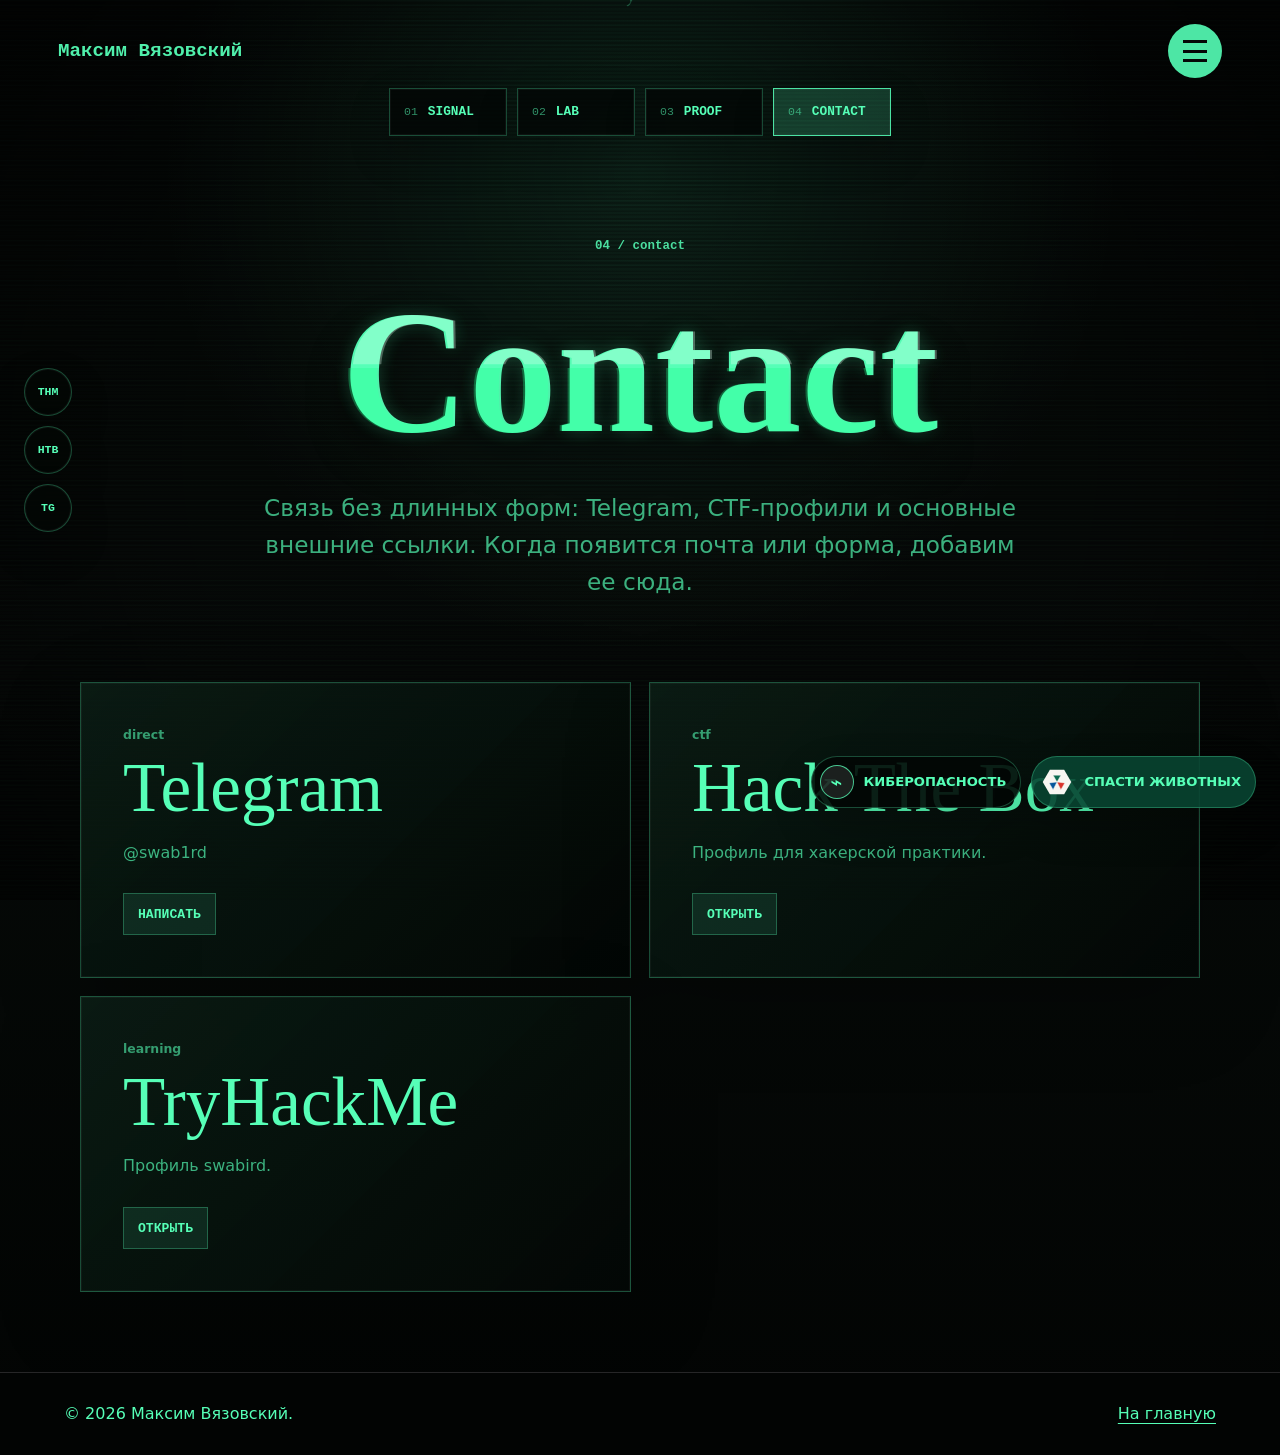
==== contact.html @ 4e67f2fa "Add terminal dock pages" ====
<!doctype html>
<html lang="ru">
  <head>
    <meta charset="utf-8" />
    <meta name="viewport" content="width=device-width, initial-scale=1" />
    <title>Contact — Максим Вязовский</title>
    <meta
      name="description"
      content="Контакты Максима Вязовского: Telegram, профили и быстрые ссылки."
    />
    <link rel="stylesheet" href="styles.css" />
    <script src="matrix.js" defer></script>
  </head>
  <body class="terminal-page">
    <canvas class="matrix-rain" aria-hidden="true"></canvas>
    <header class="site-header">
      <a class="brand" href="index.html#top">Максим Вязовский</a>
      <nav class="nav" aria-label="Главная навигация">
        <a href="index.html#poems">Стихи</a>
        <a href="index.html#art">Картины</a>
        <a href="index.html#music">Песни</a>
        <a href="volny-rasskaz.html">Рассказ</a>
        <a href="index.html#life">Жизнь</a>
      </nav>
    </header>
    <div class="corner-links" aria-label="Быстрые ссылки">
      <a class="corner-link cyber-link" href="https://rai-next-nine.vercel.app/" target="_blank" rel="noopener">
        <span class="corner-icon">⌁</span>
        <span>Киберопасность</span>
      </a>
      <a class="corner-link donation-corner" href="https://pay.cloudtips.ru/p/5585456c" target="_blank" rel="noopener">
        <img src="assets/animal-rescue-logo.svg" alt="" />
        <span>Спасти животных</span>
      </a>
    </div>
    <nav class="social-rail" aria-label="Профили Максима">
      <a href="https://tryhackme.com/p/swabird" target="_blank" rel="noopener">THM</a>
      <a href="https://profile.hackthebox.com/profile/019d1ac4-aeeb-70f4-bd2c-98cd68e0b892" target="_blank" rel="noopener">HTB</a>
      <a href="https://t.me/swab1rd" target="_blank" rel="noopener">TG</a>
    </nav>
    <nav class="bottom-dock" aria-label="Быстрые страницы">
      <a href="signal.html"><span>01</span><strong>signal</strong></a>
      <a href="lab.html"><span>02</span><strong>lab</strong></a>
      <a href="proof.html"><span>03</span><strong>proof</strong></a>
      <a class="active" href="contact.html"><span>04</span><strong>contact</strong></a>
    </nav>

    <main class="terminal-main">
      <section class="page-hero">
        <p class="eyebrow">04 / contact</p>
        <h1 class="glitch" data-text="Contact">Contact</h1>
        <p>
          Связь без длинных форм: Telegram, CTF-профили и основные внешние
          ссылки. Когда появится почта или форма, добавим ее сюда.
        </p>
      </section>

      <section class="terminal-grid" aria-label="Контакты">
        <article class="terminal-panel">
          <p class="date">direct</p>
          <h2>Telegram</h2>
          <p>@swab1rd</p>
          <a href="https://t.me/swab1rd" target="_blank" rel="noopener">Написать</a>
        </article>
        <article class="terminal-panel">
          <p class="date">ctf</p>
          <h2>Hack The Box</h2>
          <p>Профиль для хакерской практики.</p>
          <a href="https://profile.hackthebox.com/profile/019d1ac4-aeeb-70f4-bd2c-98cd68e0b892" target="_blank" rel="noopener">Открыть</a>
        </article>
        <article class="terminal-panel">
          <p class="date">learning</p>
          <h2>TryHackMe</h2>
          <p>Профиль swabird.</p>
          <a href="https://tryhackme.com/p/swabird" target="_blank" rel="noopener">Открыть</a>
        </article>
      </section>
    </main>

    <footer class="footer">
      <p>© 2026 Максим Вязовский.</p>
      <a href="index.html#top">На главную</a>
    </footer>
  </body>
</html>
---- styles.css ----
:root {
  color-scheme: dark;
  --paper: #050807;
  --soft: #0c1210;
  --ash: #151f1c;
  --ink: #56ffb7;
  --muted: rgba(86, 255, 183, 0.68);
  --line: rgba(86, 255, 183, 0.28);
  --plum: #11141c;
  --wine: #56ffb7;
  --rose: #13211b;
  --white: #56ffb7;
  --terminal: #56ffb7;
  --terminal-dim: rgba(86, 255, 183, 0.14);
}

* {
  box-sizing: border-box;
}

html {
  scroll-behavior: smooth;
}

body {
  margin: 0;
  background:
    radial-gradient(circle at 18% 12%, rgba(86, 255, 183, 0.1), transparent 28rem),
    linear-gradient(180deg, #050807, #070608 42%, #050807);
  color: var(--ink);
  font-family:
    Georgia, "Times New Roman", Times, serif;
  line-height: 1.6;
}

body::before {
  content: "";
  position: fixed;
  inset: 0;
  z-index: -1;
  pointer-events: none;
  background-image: linear-gradient(rgba(86, 255, 183, 0.08) 1px, transparent 1px);
  background-size: 100% 5px;
  opacity: 0.28;
}

body::after {
  content: "";
  position: fixed;
  inset: 0;
  z-index: 1;
  pointer-events: none;
  background:
    linear-gradient(transparent 50%, rgba(0, 0, 0, 0.24) 50%),
    radial-gradient(circle at 50% 50%, transparent 58%, rgba(0, 0, 0, 0.46));
  background-size: 100% 4px, 100% 100%;
  mix-blend-mode: multiply;
}

.matrix-rain {
  position: fixed;
  inset: 0;
  z-index: 0;
  pointer-events: none;
  opacity: 0.28;
}

a {
  color: inherit;
  text-decoration-thickness: 1px;
  text-underline-offset: 0.22em;
}

.site-header {
  position: fixed;
  top: 0;
  right: 0;
  left: 0;
  z-index: 10;
  display: flex;
  align-items: center;
  justify-content: space-between;
  gap: 24px;
  padding: 24px clamp(18px, 5vw, 58px);
  color: var(--white);
  pointer-events: none;
}

.brand {
  font-family:
    "SFMono-Regular", Consolas, "Liberation Mono", Menlo, monospace;
  font-size: clamp(0.9rem, 2vw, 1.2rem);
  font-weight: 700;
  font-style: normal;
  letter-spacing: 0;
  text-decoration: none;
  opacity: 0.94;
  pointer-events: auto;
}

.nav {
  position: relative;
  display: flex;
  width: 54px;
  height: 54px;
  flex-wrap: nowrap;
  align-items: center;
  justify-content: flex-end;
  gap: 0;
  overflow: hidden;
  border-radius: 50%;
  background: rgba(86, 255, 183, 0.9);
  color: transparent;
  pointer-events: auto;
  transition:
    width 180ms ease,
    border-radius 180ms ease,
    color 180ms ease,
    padding 180ms ease;
}

.nav a {
  position: relative;
  flex: 0 0 auto;
  padding: 0 10px;
  color: currentColor;
  font-family:
    "SFMono-Regular", Consolas, "Liberation Mono", Menlo, monospace;
  font-size: 0.84rem;
  text-decoration: none;
}

.nav::before {
  content: "";
  position: absolute;
  width: 24px;
  height: 16px;
  border-top: 3px solid #050807;
  border-bottom: 3px solid #050807;
  transform: translateX(-15px);
}

.nav::after {
  content: "";
  position: absolute;
  width: 24px;
  border-top: 3px solid #050807;
  transform: translateX(-15px);
}

.nav:hover,
.nav:focus-within {
  width: min(610px, calc(100vw - 36px));
  padding: 0 22px;
  border-radius: 999px;
  color: #050807;
}

.nav:hover::before,
.nav:hover::after,
.nav:focus-within::before,
.nav:focus-within::after {
  opacity: 0;
}

.nav a:hover {
  color: #05623e;
}

.corner-links {
  position: fixed;
  right: 24px;
  bottom: 92px;
  z-index: 12;
  display: flex;
  flex-wrap: wrap;
  justify-content: flex-end;
  gap: 10px;
}

.corner-link {
  display: inline-flex;
  align-items: center;
  gap: 10px;
  min-height: 48px;
  padding: 8px 14px 8px 8px;
  border: 1px solid var(--line);
  border-radius: 999px;
  background: rgba(8, 68, 49, 0.9);
  color: var(--terminal);
  box-shadow: 0 18px 40px rgba(0, 0, 0, 0.22);
  font-family:
    Inter, ui-sans-serif, system-ui, -apple-system, BlinkMacSystemFont, "Segoe UI",
    sans-serif;
  font-size: 0.82rem;
  font-weight: 800;
  line-height: 1;
  text-decoration: none;
  text-transform: uppercase;
}

.corner-link img,
.corner-icon {
  width: 34px;
  height: 34px;
  flex: 0 0 auto;
  border-radius: 50%;
}

.corner-icon {
  display: grid;
  place-items: center;
  border: 1px solid rgba(86, 255, 183, 0.75);
  background: rgba(255, 248, 255, 0.1);
  color: var(--terminal);
  font-size: 1.25rem;
  line-height: 1;
}

.cyber-link {
  background: rgba(3, 7, 5, 0.9);
}

.cyber-link:hover {
  background: rgba(86, 255, 183, 0.14);
}

.donation-corner:hover {
  background: #0b6b50;
}

.social-rail {
  position: fixed;
  left: 24px;
  top: 50%;
  z-index: 12;
  display: grid;
  gap: 10px;
  transform: translateY(-50%);
}

.social-rail a {
  width: 48px;
  height: 48px;
  display: grid;
  place-items: center;
  border: 1px solid var(--line);
  border-radius: 50%;
  background: rgba(3, 7, 5, 0.78);
  color: var(--terminal);
  box-shadow:
    inset 0 0 0 1px rgba(244, 255, 248, 0.04),
    0 18px 40px rgba(0, 0, 0, 0.24);
  font-family:
    "SFMono-Regular", Consolas, "Liberation Mono", Menlo, monospace;
  font-size: 0.72rem;
  font-weight: 800;
  text-decoration: none;
}

.social-rail a:hover {
  border-color: rgba(86, 255, 183, 0.72);
  background: rgba(86, 255, 183, 0.14);
  color: var(--white);
}

.bottom-dock {
  position: fixed;
  top: 88px;
  left: 50%;
  z-index: 11;
  display: flex;
  justify-content: center;
  gap: 10px;
  width: min(620px, calc(100vw - 36px));
  transform: translateX(-50%);
  pointer-events: none;
}

.bottom-dock a {
  min-width: 118px;
  min-height: 48px;
  display: inline-grid;
  grid-template-columns: auto 1fr;
  align-items: center;
  gap: 10px;
  padding: 8px 14px;
  border: 1px solid var(--line);
  background: rgba(3, 7, 5, 0.82);
  color: var(--terminal);
  box-shadow:
    inset 0 0 0 1px rgba(244, 255, 248, 0.04),
    0 18px 40px rgba(0, 0, 0, 0.24);
  font-family:
    "SFMono-Regular", Consolas, "Liberation Mono", Menlo, monospace;
  text-decoration: none;
  text-transform: uppercase;
  pointer-events: auto;
}

.bottom-dock a:hover {
  border-color: rgba(86, 255, 183, 0.72);
  background: rgba(86, 255, 183, 0.14);
  color: var(--white);
}

.bottom-dock a.active {
  border-color: rgba(86, 255, 183, 0.86);
  background: rgba(86, 255, 183, 0.18);
}

.bottom-dock span {
  color: rgba(86, 255, 183, 0.55);
  font-size: 0.72rem;
}

.bottom-dock strong {
  font-size: 0.8rem;
  letter-spacing: 0;
}

.hero {
  position: relative;
  z-index: 2;
  min-height: 100vh;
  display: grid;
  align-items: center;
  padding: 120px clamp(18px, 5vw, 64px) 70px;
  background:
    linear-gradient(90deg, rgba(0, 0, 0, 0.9), rgba(5, 8, 7, 0.7)),
    linear-gradient(0deg, rgba(15, 30, 24, 0.78), rgba(7, 6, 8, 0.82)),
    url("assets/photos/maxim-vyazovsky.jpeg") center 42% / cover;
  color: var(--white);
}

.hero-copy {
  width: min(1040px, 100%);
  margin: 0 auto;
  text-align: left;
}

.eyebrow,
.date {
  margin: 0 0 10px;
  color: currentColor;
  font-size: 0.78rem;
  font-weight: 700;
  font-style: normal;
  letter-spacing: 0;
  text-transform: none;
  opacity: 0.86;
  font-family:
    "SFMono-Regular", Consolas, "Liberation Mono", Menlo, monospace;
}

h1,
h2,
h3,
p {
  margin-top: 0;
}

h1,
h2,
h3 {
  font-family: Georgia, "Times New Roman", serif;
  line-height: 1.08;
}

h1 {
  position: relative;
  margin: 40px auto 24px;
  font-size: clamp(5.2rem, 16vw, 12rem);
  font-weight: 700;
  letter-spacing: 0;
  text-shadow:
    0 0 18px rgba(86, 255, 183, 0.18),
    0 22px 44px rgba(0, 0, 0, 0.44);
}

.glitch::before,
.glitch::after {
  content: attr(data-text);
  position: absolute;
  inset: 0;
  pointer-events: none;
  opacity: 0.32;
}

.glitch::before {
  color: #dffff0;
  transform: translate(2px, 0);
  clip-path: inset(0 0 54% 0);
  animation: glitch-shift 2.8s infinite steps(2, end);
}

.glitch::after {
  color: #1dff8c;
  transform: translate(-2px, 0);
  clip-path: inset(48% 0 0 0);
  animation: glitch-shift 3.4s infinite reverse steps(2, end);
}

@keyframes glitch-shift {
  0%,
  92%,
  100% {
    transform: translate(0, 0);
  }

  94% {
    transform: translate(8px, -2px);
  }

  96% {
    transform: translate(-6px, 2px);
  }
}

h2 {
  margin-bottom: 0;
  font-size: clamp(3.2rem, 8vw, 7.8rem);
  font-weight: 400;
  text-align: center;
  color: var(--white);
}

h3 {
  margin-bottom: 12px;
  font-size: clamp(1.8rem, 3vw, 2.7rem);
  font-weight: 400;
}

.hero p {
  max-width: 720px;
  margin-inline: 0;
  color: rgba(255, 253, 248, 0.86);
  font-size: clamp(1.25rem, 2.6vw, 2rem);
  font-style: italic;
}

.hero-note {
  margin-top: 34px;
  font-size: clamp(1rem, 2vw, 1.35rem) !important;
}

.terminal-card {
  width: min(560px, 100%);
  margin-top: 34px;
  border: 1px solid var(--line);
  background: rgba(3, 7, 5, 0.78);
  box-shadow:
    inset 0 0 0 1px rgba(244, 255, 248, 0.04),
    0 24px 70px rgba(0, 0, 0, 0.38);
  color: var(--terminal);
  font-family:
    "SFMono-Regular", Consolas, "Liberation Mono", Menlo, monospace;
}

.terminal-top {
  display: flex;
  gap: 8px;
  padding: 12px 14px;
  border-bottom: 1px solid var(--line);
  background: rgba(86, 255, 183, 0.06);
}

.terminal-top span {
  width: 9px;
  height: 9px;
  border-radius: 50%;
  background: var(--terminal);
  opacity: 0.75;
}

.terminal-card pre {
  margin: 0;
  padding: 18px;
  overflow-x: auto;
  color: var(--terminal);
  font-size: clamp(0.78rem, 1.4vw, 0.96rem);
  line-height: 1.6;
  white-space: pre-wrap;
}

.hero-actions {
  display: none;
  flex-wrap: wrap;
  gap: 12px;
  margin-top: 30px;
}

.button {
  display: inline-flex;
  align-items: center;
  min-height: 44px;
  padding: 10px 18px;
  border: 1px solid rgba(255, 253, 248, 0.48);
  border-radius: 6px;
  color: var(--white);
  text-decoration: none;
}

.button.primary {
  border-color: var(--white);
  background: var(--white);
  color: var(--ink);
}

.intro,
.section {
  position: relative;
  z-index: 2;
  padding: clamp(72px, 10vw, 132px) clamp(18px, 5vw, 64px);
}

.intro {
  background: #070b09;
  color: var(--white);
  font-size: clamp(2rem, 5.2vw, 4rem);
  font-style: italic;
  line-height: 1.32;
  text-align: center;
}

.intro p,
.section-heading,
.poem-list,
.gallery,
.video-panel,
.story-grid,
.life-text {
  width: min(1120px, 100%);
  margin-inline: auto;
}

.section-heading {
  margin-bottom: 54px;
  text-align: center;
}

.muted {
  background: #0b100e;
}

.poem-list,
.story-grid {
  display: grid;
  grid-template-columns: repeat(2, minmax(0, 1fr));
  gap: 26px;
}

.poem-card,
.story-grid article {
  min-height: 310px;
  padding: clamp(28px, 5vw, 52px);
  border: 1px solid var(--line);
  border-radius: 0;
  background: rgba(244, 255, 248, 0.045);
}

.wide-story {
  grid-column: 1 / -1;
}

.poem-card p,
.story-grid p,
.video-panel p,
.life-text {
  color: var(--muted);
  font-family:
    Inter, ui-sans-serif, system-ui, -apple-system, BlinkMacSystemFont, "Segoe UI",
    sans-serif;
  font-size: 1rem;
}

.gallery {
  display: grid;
  grid-template-columns: repeat(3, minmax(0, 1fr));
  gap: 22px;
}

figure {
  margin: 0;
}

figure img {
  width: 100%;
  height: 100%;
  display: block;
  aspect-ratio: 4 / 5;
  object-fit: cover;
}

.gallery figure:nth-child(1) img,
.gallery figure:nth-child(5) img,
.gallery figure:nth-child(8) img {
  aspect-ratio: 5 / 4;
}

figcaption {
  display: grid;
  gap: 7px;
  margin-top: 14px;
  color: var(--muted);
  font-family:
    Inter, ui-sans-serif, system-ui, -apple-system, BlinkMacSystemFont, "Segoe UI",
    sans-serif;
  font-size: 0.96rem;
  font-style: normal;
  line-height: 1.35;
}

figcaption strong {
  color: var(--terminal);
  font-family: Georgia, "Times New Roman", Times, serif;
  font-size: 1.45rem;
  font-weight: 700;
  line-height: 1.08;
}

figcaption em {
  color: rgba(153, 173, 164, 0.82);
}

figcaption b {
  width: fit-content;
  margin-top: 3px;
  padding: 5px 10px;
  border-radius: 999px;
  border: 1px solid var(--line);
  background: rgba(86, 255, 183, 0.12);
  color: var(--terminal);
  font-family:
    "SFMono-Regular", Consolas, "Liberation Mono", Menlo, monospace;
  font-size: 0.86rem;
  letter-spacing: 0;
}

.art-placeholder {
  aspect-ratio: 4 / 5;
  border: 0;
  border-radius: 0;
  background-size: cover;
}

.art-placeholder.teal {
  background:
    radial-gradient(circle at 32% 26%, rgba(255, 248, 255, 0.7), transparent 22%),
    linear-gradient(135deg, #27101f, #8d547d 58%, #d7c7c3);
}

.art-placeholder.rose {
  background:
    radial-gradient(circle at 68% 36%, rgba(255, 248, 255, 0.72), transparent 20%),
    linear-gradient(145deg, #5c2444, #181012 54%, #e0c9dc);
}

.art-placeholder.ink {
  background:
    radial-gradient(circle at 48% 32%, rgba(255, 248, 255, 0.62), transparent 24%),
    linear-gradient(150deg, #050505, #57324e 48%, #c9c0bd);
}

.split {
  background: #020403;
  color: var(--white);
}

.video-panel {
  display: grid;
  grid-template-columns: minmax(260px, 1.05fr) minmax(260px, 0.95fr);
  gap: 36px;
  align-items: center;
}

.video-placeholder {
  aspect-ratio: 16 / 9;
  display: grid;
  place-items: center;
  border-radius: 0;
  background:
    linear-gradient(135deg, rgba(8, 5, 6, 0.74), rgba(8, 5, 6, 0.28)),
    url("assets/video-cover.svg") center / cover;
  color: var(--white);
  font-size: clamp(2.6rem, 6vw, 5rem);
}

.site-video {
  width: 100%;
  display: block;
  aspect-ratio: 16 / 9;
  border: 1px solid var(--line);
  background: #000;
  object-fit: cover;
}

.life-text {
  display: grid;
  grid-template-columns: repeat(2, minmax(0, 1fr));
  gap: 24px;
  font-size: clamp(1.4rem, 3vw, 2.3rem);
  font-style: italic;
  line-height: 1.35;
}

.footer {
  position: relative;
  z-index: 2;
  display: flex;
  flex-wrap: wrap;
  justify-content: space-between;
  gap: 16px;
  padding: 28px clamp(18px, 5vw, 64px);
  border-top: 1px solid rgba(255, 248, 255, 0.14);
  background: #020403;
  color: var(--white);
  font-family:
    Inter, ui-sans-serif, system-ui, -apple-system, BlinkMacSystemFont, "Segoe UI",
    sans-serif;
}

.footer p {
  margin: 0;
}

.story-page {
  background: var(--paper);
}

.story-hero {
  position: relative;
  z-index: 2;
  min-height: 74vh;
  display: grid;
  align-content: center;
  padding: 128px clamp(18px, 5vw, 64px) 72px;
  background:
    linear-gradient(90deg, rgba(0, 0, 0, 0.94), rgba(11, 28, 22, 0.64)),
    url("assets/photos/rocky-wave.jpeg") center / cover;
  color: var(--white);
  text-align: center;
}

.story-hero h1 {
  font-size: clamp(4rem, 12vw, 11rem);
}

.story-hero p {
  width: min(780px, 100%);
  margin-inline: auto;
  color: rgba(255, 248, 255, 0.86);
  font-size: clamp(1.2rem, 2.4vw, 1.8rem);
  font-style: italic;
}

.story-body {
  width: min(900px, calc(100% - 36px));
  margin: 0 auto;
  padding: clamp(62px, 10vw, 120px) 0;
  font-size: clamp(1.55rem, 3vw, 2.35rem);
  font-style: italic;
  line-height: 1.36;
}

.story-body p + p {
  margin-top: 1.4em;
}

.terminal-page {
  background:
    radial-gradient(circle at 50% 12%, rgba(86, 255, 183, 0.12), transparent 30rem),
    linear-gradient(180deg, #030504, #070b09 46%, #020403);
}

.terminal-main {
  position: relative;
  z-index: 2;
  min-height: 100vh;
  padding: 160px clamp(18px, 5vw, 64px) 80px;
}

.page-hero {
  width: min(1080px, 100%);
  margin: 0 auto clamp(42px, 8vw, 82px);
  padding-top: clamp(28px, 6vw, 84px);
  text-align: center;
}

.page-hero h1 {
  margin: 20px auto 22px;
  font-size: clamp(4.4rem, 14vw, 11rem);
}

.page-hero p:not(.eyebrow) {
  width: min(780px, 100%);
  margin-inline: auto;
  color: var(--muted);
  font-family:
    Inter, ui-sans-serif, system-ui, -apple-system, BlinkMacSystemFont, "Segoe UI",
    sans-serif;
  font-size: clamp(1.1rem, 2vw, 1.45rem);
}

.terminal-grid {
  width: min(1120px, 100%);
  margin-inline: auto;
  display: grid;
  grid-template-columns: repeat(2, minmax(0, 1fr));
  gap: 18px;
}

.terminal-panel {
  min-height: 260px;
  padding: clamp(24px, 4vw, 42px);
  border: 1px solid var(--line);
  background:
    linear-gradient(135deg, rgba(86, 255, 183, 0.08), rgba(3, 7, 5, 0.82)),
    rgba(3, 7, 5, 0.72);
  box-shadow:
    inset 0 0 0 1px rgba(244, 255, 248, 0.04),
    0 28px 80px rgba(0, 0, 0, 0.24);
}

.terminal-panel h2 {
  margin-bottom: 18px;
  font-size: clamp(2.4rem, 5.4vw, 5.6rem);
  line-height: 0.96;
  text-align: left;
}

.terminal-panel p {
  color: var(--muted);
  font-family:
    Inter, ui-sans-serif, system-ui, -apple-system, BlinkMacSystemFont, "Segoe UI",
    sans-serif;
}

.terminal-panel a {
  display: inline-flex;
  align-items: center;
  min-height: 42px;
  margin-top: 12px;
  padding: 9px 14px;
  border: 1px solid var(--line);
  background: rgba(86, 255, 183, 0.1);
  color: var(--terminal);
  font-family:
    "SFMono-Regular", Consolas, "Liberation Mono", Menlo, monospace;
  font-size: 0.82rem;
  font-weight: 800;
  text-decoration: none;
  text-transform: uppercase;
}

.terminal-panel a:hover {
  background: rgba(86, 255, 183, 0.18);
}

.wide-panel {
  grid-column: 1 / -1;
}

@media (max-width: 760px) {
  .site-header {
    padding: 16px;
    justify-content: flex-end;
  }

  .brand {
    display: none;
  }

  .corner-links {
    right: 14px;
    bottom: 78px;
    max-width: calc(100vw - 28px);
  }

  .corner-link {
    min-height: 44px;
    padding-right: 10px;
    font-size: 0.68rem;
  }

  .corner-link img,
  .corner-icon {
    width: 30px;
    height: 30px;
  }

  .social-rail {
    left: 14px;
    top: 92px;
    bottom: auto;
    grid-auto-flow: row;
    transform: none;
  }

  .social-rail a {
    width: 38px;
    height: 38px;
    font-size: 0.62rem;
  }

  .bottom-dock {
    top: 74px;
    left: 14px;
    justify-content: flex-start;
    gap: 6px;
    width: calc(100vw - 28px);
    transform: none;
    overflow-x: auto;
    padding-bottom: 2px;
  }

  .bottom-dock a {
    min-width: 92px;
    min-height: 42px;
    gap: 7px;
    padding: 7px 10px;
  }

  .bottom-dock span {
    font-size: 0.62rem;
  }

  .bottom-dock strong {
    font-size: 0.66rem;
  }

  .hero {
    min-height: 100vh;
    align-items: center;
  }

  .poem-list,
  .gallery,
  .video-panel,
  .story-grid,
  .life-text,
  .terminal-grid {
    grid-template-columns: 1fr;
  }

  .terminal-main {
    padding-top: 150px;
  }

  .terminal-panel h2 {
    font-size: clamp(2rem, 13vw, 4rem);
  }

  figure img,
  .gallery figure:nth-child(1) img,
  .gallery figure:nth-child(5) img,
  .gallery figure:nth-child(8) img {
    aspect-ratio: 4 / 5;
  }
}
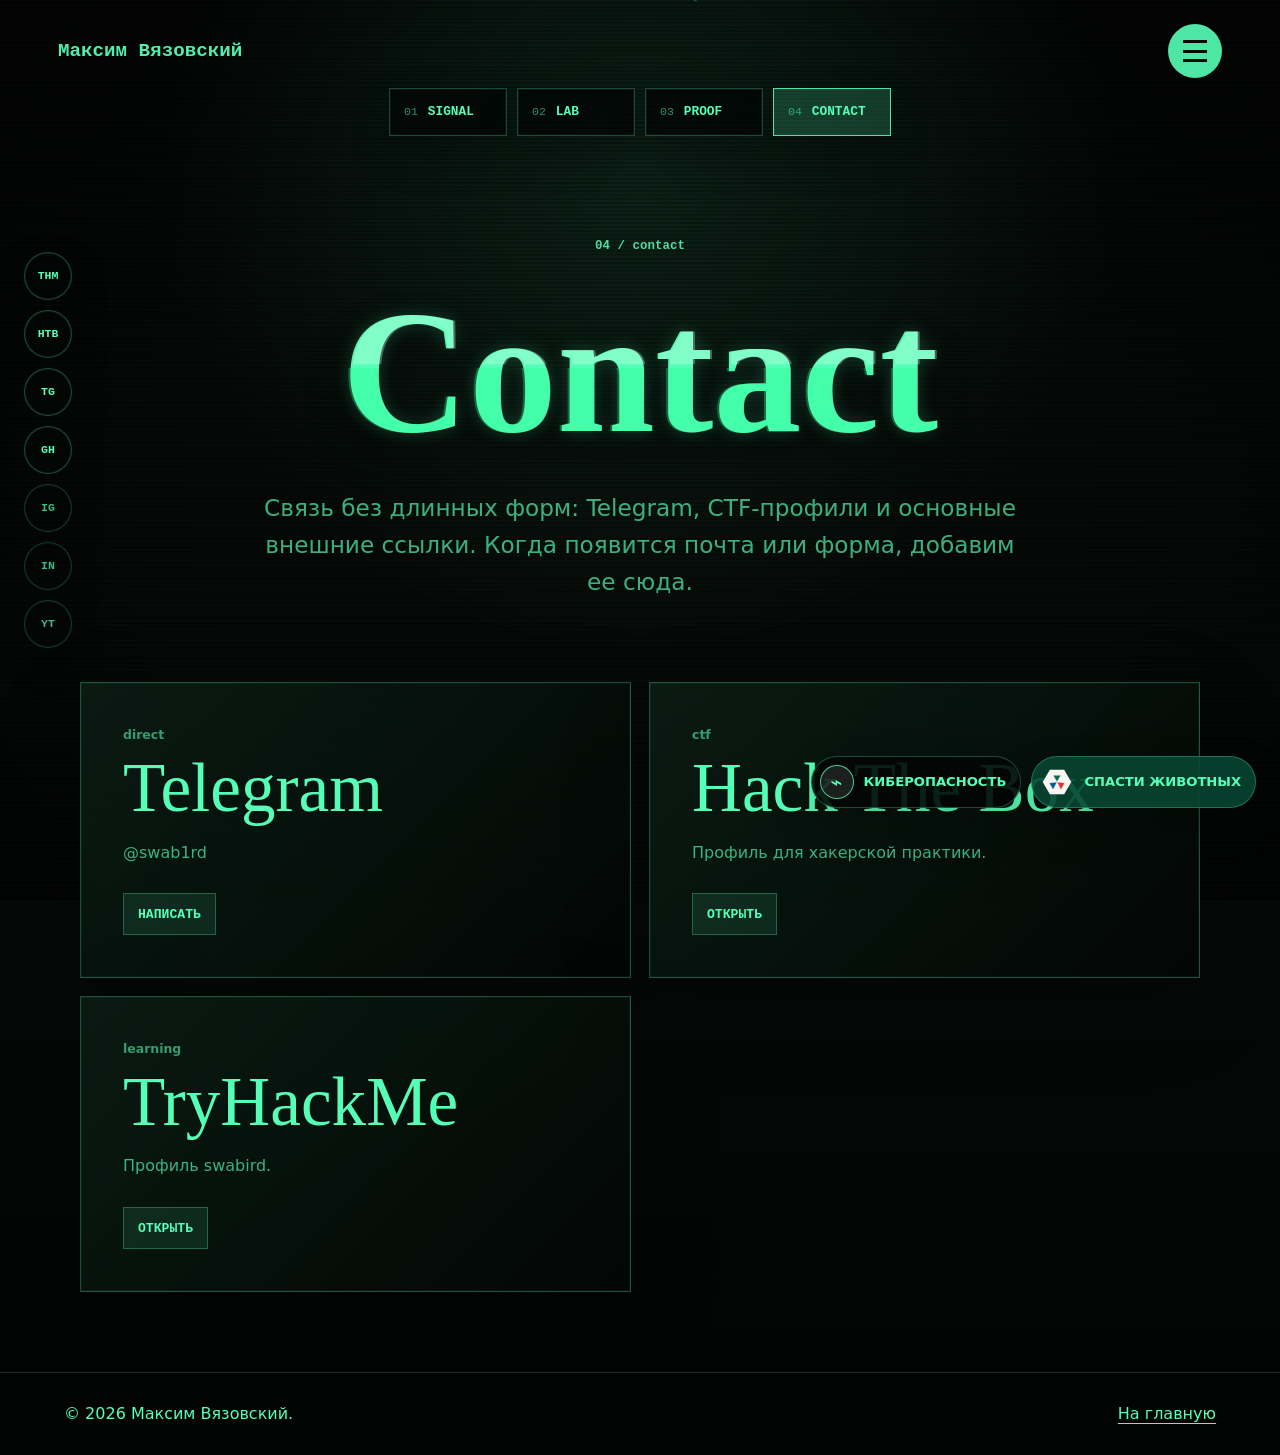
==== commit 0fb20994: "Add social media icons" ====
--- a/contact.html
+++ b/contact.html
@@ -37,6 +37,10 @@
       <a href="https://tryhackme.com/p/swabird" target="_blank" rel="noopener">THM</a>
       <a href="https://profile.hackthebox.com/profile/019d1ac4-aeeb-70f4-bd2c-98cd68e0b892" target="_blank" rel="noopener">HTB</a>
       <a href="https://t.me/swab1rd" target="_blank" rel="noopener">TG</a>
+      <a href="https://github.com/swabird" target="_blank" rel="noopener" aria-label="GitHub профиль swabird">GH</a>
+      <span class="social-placeholder" aria-label="Instagram ссылка будет добавлена позже" title="Instagram — ссылка будет добавлена позже">IG</span>
+      <span class="social-placeholder" aria-label="LinkedIn ссылка будет добавлена позже" title="LinkedIn — ссылка будет добавлена позже">IN</span>
+      <span class="social-placeholder" aria-label="YouTube ссылка будет добавлена позже" title="YouTube — ссылка будет добавлена позже">YT</span>
     </nav>
     <nav class="bottom-dock" aria-label="Быстрые страницы">
       <a href="signal.html"><span>01</span><strong>signal</strong></a>
--- a/styles.css
+++ b/styles.css
@@ -239,7 +239,8 @@
   transform: translateY(-50%);
 }
 
-.social-rail a {
+.social-rail a,
+.social-rail span {
   width: 48px;
   height: 48px;
   display: grid;
@@ -258,10 +259,16 @@
   text-decoration: none;
 }
 
-.social-rail a:hover {
+.social-rail a:hover,
+.social-rail span:hover {
   border-color: rgba(86, 255, 183, 0.72);
   background: rgba(86, 255, 183, 0.14);
   color: var(--white);
+}
+
+.social-placeholder {
+  cursor: default;
+  opacity: 0.72;
 }
 
 .bottom-dock {
@@ -526,6 +533,7 @@
 .intro p,
 .section-heading,
 .poem-list,
+.featured-art,
 .gallery,
 .video-panel,
 .story-grid,
@@ -539,6 +547,27 @@
   text-align: center;
 }
 
+.gallery-open {
+  display: inline-flex;
+  align-items: center;
+  min-height: 42px;
+  margin-top: 22px;
+  padding: 9px 14px;
+  border: 1px solid var(--line);
+  background: rgba(86, 255, 183, 0.1);
+  color: var(--terminal);
+  font-family:
+    "SFMono-Regular", Consolas, "Liberation Mono", Menlo, monospace;
+  font-size: 0.82rem;
+  font-weight: 800;
+  text-decoration: none;
+  text-transform: uppercase;
+}
+
+.gallery-open:hover {
+  background: rgba(86, 255, 183, 0.18);
+}
+
 .muted {
   background: #0b100e;
 }
@@ -576,8 +605,45 @@
 
 .gallery {
   display: grid;
-  grid-template-columns: repeat(3, minmax(0, 1fr));
+  grid-template-columns: repeat(4, minmax(0, 1fr));
   gap: 22px;
+}
+
+.featured-art {
+  display: grid;
+  grid-template-columns: minmax(0, 1.45fr) minmax(280px, 0.75fr);
+  gap: clamp(22px, 4vw, 46px);
+  align-items: center;
+  margin-bottom: 34px;
+  padding: clamp(18px, 3vw, 28px);
+  border: 1px solid var(--line);
+  background:
+    linear-gradient(135deg, rgba(86, 255, 183, 0.12), rgba(3, 7, 5, 0.82)),
+    rgba(3, 7, 5, 0.68);
+  box-shadow: 0 28px 80px rgba(0, 0, 0, 0.24);
+}
+
+.featured-art a {
+  display: block;
+}
+
+.featured-art img {
+  width: 100%;
+  display: block;
+  aspect-ratio: 16 / 10;
+  object-fit: cover;
+}
+
+.featured-art h3 {
+  font-size: clamp(2.8rem, 6vw, 6rem);
+  line-height: 0.95;
+}
+
+.featured-art p:not(.eyebrow) {
+  color: var(--muted);
+  font-family:
+    Inter, ui-sans-serif, system-ui, -apple-system, BlinkMacSystemFont, "Segoe UI",
+    sans-serif;
 }
 
 figure {
@@ -586,10 +652,10 @@
 
 figure img {
   width: 100%;
-  height: 100%;
   display: block;
-  aspect-ratio: 4 / 5;
+  aspect-ratio: 1 / 1;
   object-fit: cover;
+  background: #020403;
 }
 
 .gallery figure:nth-child(1) img,
@@ -635,6 +701,21 @@
     "SFMono-Regular", Consolas, "Liberation Mono", Menlo, monospace;
   font-size: 0.86rem;
   letter-spacing: 0;
+}
+
+.featured-art b,
+.gallery-feature b {
+  width: fit-content;
+  display: inline-flex;
+  margin-top: 8px;
+  padding: 6px 12px;
+  border: 1px solid var(--line);
+  border-radius: 999px;
+  background: rgba(86, 255, 183, 0.12);
+  color: var(--terminal);
+  font-family:
+    "SFMono-Regular", Consolas, "Liberation Mono", Menlo, monospace;
+  font-size: 0.9rem;
 }
 
 .art-placeholder {
@@ -861,6 +942,210 @@
   grid-column: 1 / -1;
 }
 
+.writeup-section {
+  width: min(1120px, 100%);
+  margin: clamp(64px, 10vw, 120px) auto 0;
+}
+
+.writeup-list {
+  display: grid;
+  grid-template-columns: repeat(2, minmax(0, 1fr));
+  gap: 18px;
+}
+
+.writeup-card {
+  min-height: 300px;
+  padding: clamp(24px, 4vw, 42px);
+  border: 1px solid var(--line);
+  background:
+    linear-gradient(180deg, rgba(86, 255, 183, 0.12), rgba(3, 7, 5, 0.74)),
+    rgba(3, 7, 5, 0.7);
+}
+
+.writeup-card h3 {
+  font-size: clamp(2.5rem, 6vw, 5.4rem);
+  line-height: 0.95;
+}
+
+.writeup-card p,
+.writeup-article p,
+.writeup-article li {
+  color: var(--muted);
+  font-family:
+    Inter, ui-sans-serif, system-ui, -apple-system, BlinkMacSystemFont, "Segoe UI",
+    sans-serif;
+}
+
+.writeup-card a,
+.writeup-back {
+  display: inline-flex;
+  align-items: center;
+  min-height: 42px;
+  margin-top: 14px;
+  padding: 9px 14px;
+  border: 1px solid var(--line);
+  background: rgba(86, 255, 183, 0.1);
+  color: var(--terminal);
+  font-family:
+    "SFMono-Regular", Consolas, "Liberation Mono", Menlo, monospace;
+  font-size: 0.82rem;
+  font-weight: 800;
+  text-decoration: none;
+  text-transform: uppercase;
+}
+
+.writeup-card a:hover,
+.writeup-back:hover {
+  background: rgba(86, 255, 183, 0.18);
+}
+
+.writeup-main {
+  position: relative;
+  z-index: 2;
+  padding: 170px clamp(18px, 5vw, 64px) 90px;
+}
+
+.writeup-article {
+  width: min(940px, 100%);
+  margin-inline: auto;
+}
+
+.writeup-article h1 {
+  margin: 22px 0 26px;
+  font-size: clamp(4.2rem, 12vw, 9rem);
+}
+
+.writeup-lead {
+  font-size: clamp(1.2rem, 2.4vw, 1.7rem);
+  line-height: 1.45;
+}
+
+.writeup-meta {
+  display: flex;
+  flex-wrap: wrap;
+  gap: 10px;
+  margin: 30px 0 clamp(44px, 8vw, 76px);
+}
+
+.writeup-meta span {
+  padding: 7px 11px;
+  border: 1px solid var(--line);
+  background: rgba(86, 255, 183, 0.08);
+  color: var(--terminal);
+  font-family:
+    "SFMono-Regular", Consolas, "Liberation Mono", Menlo, monospace;
+  font-size: 0.78rem;
+}
+
+.writeup-article section {
+  padding: 30px 0;
+  border-top: 1px solid var(--line);
+}
+
+.writeup-article h2 {
+  margin: 0 0 16px;
+  font-size: clamp(2rem, 4vw, 3.6rem);
+  text-align: left;
+}
+
+.writeup-article pre {
+  overflow-x: auto;
+  margin: 22px 0 0;
+  padding: 16px;
+  border: 1px solid var(--line);
+  background: rgba(3, 7, 5, 0.84);
+  color: var(--terminal);
+}
+
+.writeup-article code {
+  font-family:
+    "SFMono-Regular", Consolas, "Liberation Mono", Menlo, monospace;
+}
+
+.gallery-main {
+  position: relative;
+  z-index: 2;
+  padding: 160px clamp(18px, 5vw, 64px) 90px;
+}
+
+.gallery-hero {
+  width: min(1120px, 100%);
+  margin: 0 auto clamp(42px, 8vw, 82px);
+  padding-top: clamp(28px, 6vw, 84px);
+  text-align: center;
+}
+
+.gallery-hero h1 {
+  margin: 20px auto 22px;
+  font-size: clamp(4.6rem, 13vw, 11rem);
+}
+
+.gallery-hero p:not(.eyebrow) {
+  width: min(760px, 100%);
+  margin-inline: auto;
+  color: var(--muted);
+  font-family:
+    Inter, ui-sans-serif, system-ui, -apple-system, BlinkMacSystemFont, "Segoe UI",
+    sans-serif;
+  font-size: clamp(1.1rem, 2vw, 1.45rem);
+}
+
+.gallery-feature {
+  width: min(1180px, 100%);
+  margin: 0 auto clamp(34px, 6vw, 62px);
+  display: grid;
+  grid-template-columns: minmax(0, 1.55fr) minmax(280px, 0.8fr);
+  gap: clamp(22px, 4vw, 48px);
+  align-items: center;
+  padding: clamp(18px, 3vw, 30px);
+  border: 1px solid var(--line);
+  background:
+    linear-gradient(135deg, rgba(86, 255, 183, 0.12), rgba(3, 7, 5, 0.82)),
+    rgba(3, 7, 5, 0.72);
+}
+
+.gallery-feature img {
+  width: 100%;
+  display: block;
+  aspect-ratio: 16 / 10;
+  object-fit: cover;
+}
+
+.gallery-feature h2 {
+  margin-bottom: 18px;
+  font-size: clamp(3.2rem, 7vw, 7rem);
+  line-height: 0.95;
+  text-align: left;
+}
+
+.gallery-feature p:not(.eyebrow) {
+  color: var(--muted);
+  font-family:
+    Inter, ui-sans-serif, system-ui, -apple-system, BlinkMacSystemFont, "Segoe UI",
+    sans-serif;
+}
+
+.gallery-detail-grid {
+  width: min(1180px, 100%);
+  margin-inline: auto;
+  display: grid;
+  grid-template-columns: repeat(2, minmax(0, 1fr));
+  gap: clamp(22px, 4vw, 42px);
+}
+
+.gallery-detail-grid figure {
+  padding: 14px;
+  border: 1px solid var(--line);
+  background: rgba(3, 7, 5, 0.62);
+}
+
+.gallery-detail-grid img {
+  width: 100%;
+  display: block;
+  aspect-ratio: 16 / 11;
+  object-fit: cover;
+}
+
 @media (max-width: 760px) {
   .site-header {
     padding: 16px;
@@ -897,7 +1182,8 @@
     transform: none;
   }
 
-  .social-rail a {
+  .social-rail a,
+  .social-rail span {
     width: 38px;
     height: 38px;
     font-size: 0.62rem;
@@ -936,14 +1222,23 @@
 
   .poem-list,
   .gallery,
+  .featured-art,
   .video-panel,
   .story-grid,
   .life-text,
-  .terminal-grid {
+  .terminal-grid,
+  .writeup-list,
+  .gallery-feature,
+  .gallery-detail-grid {
     grid-template-columns: 1fr;
   }
 
   .terminal-main {
+    padding-top: 150px;
+  }
+
+  .writeup-main,
+  .gallery-main {
     padding-top: 150px;
   }
 
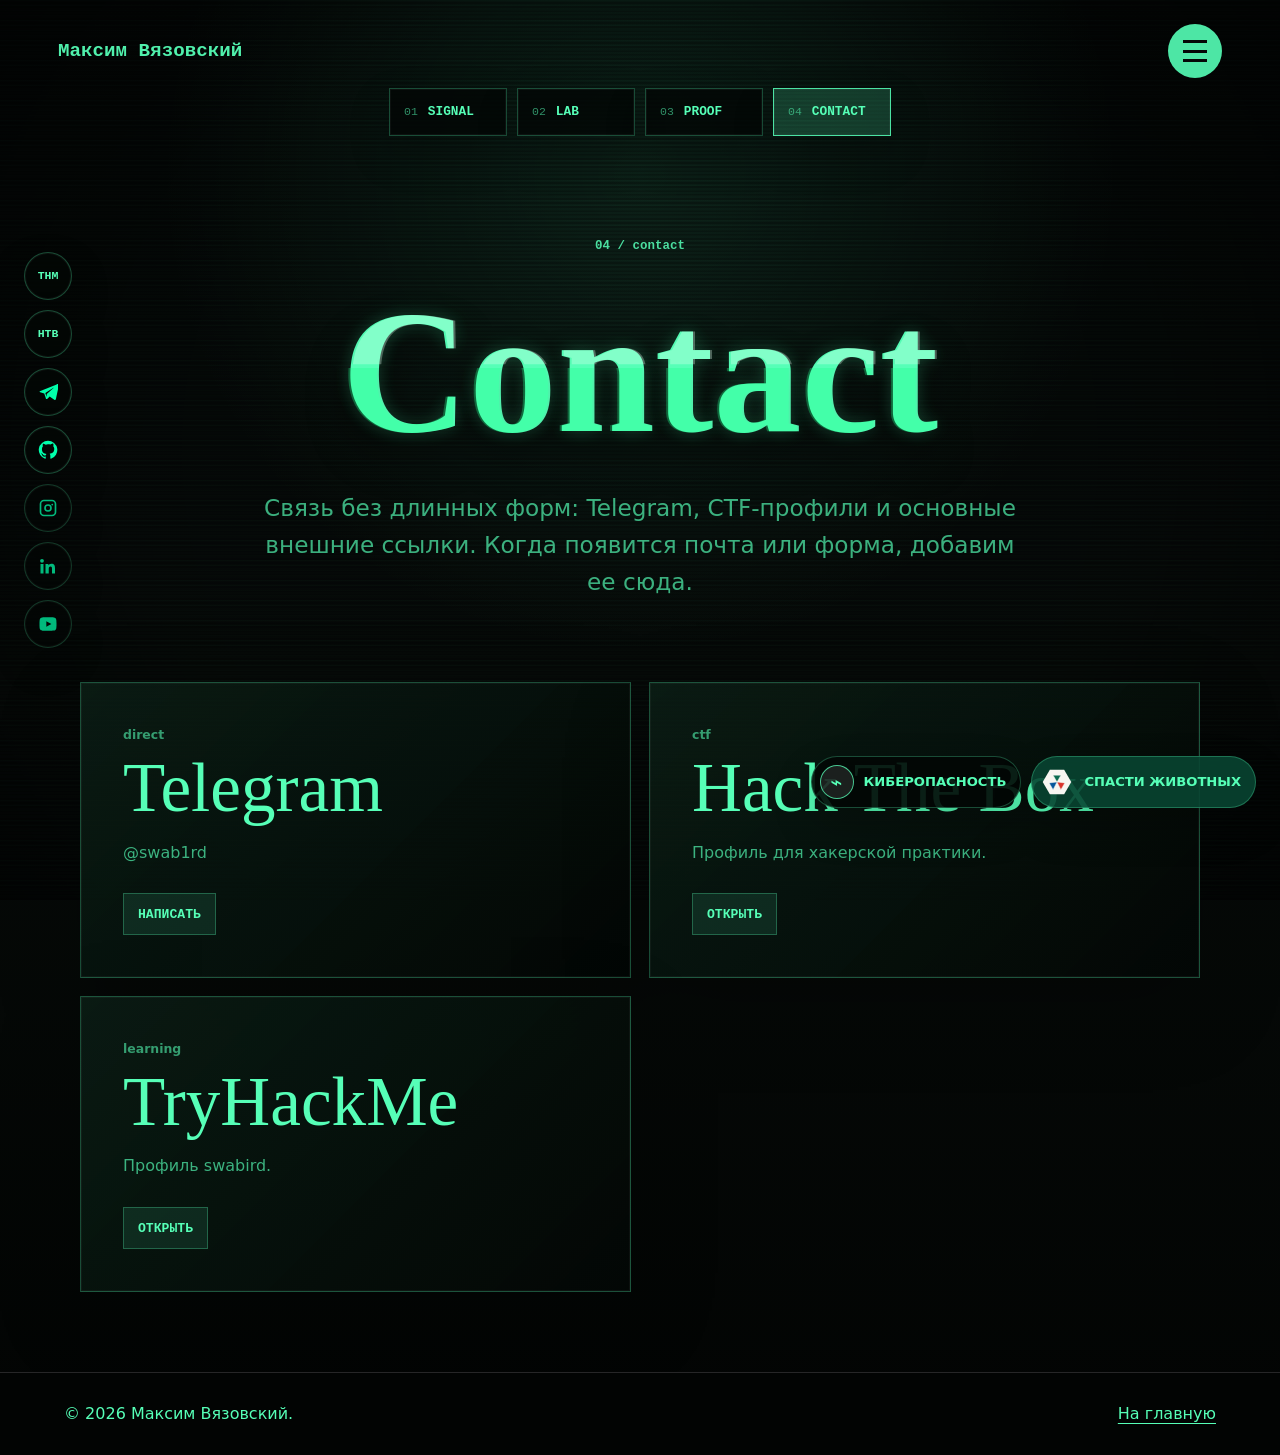
==== commit 817c9c63: "Use SVG social icons" ====
--- a/contact.html
+++ b/contact.html
@@ -36,11 +36,11 @@
     <nav class="social-rail" aria-label="Профили Максима">
       <a href="https://tryhackme.com/p/swabird" target="_blank" rel="noopener">THM</a>
       <a href="https://profile.hackthebox.com/profile/019d1ac4-aeeb-70f4-bd2c-98cd68e0b892" target="_blank" rel="noopener">HTB</a>
-      <a href="https://t.me/swab1rd" target="_blank" rel="noopener">TG</a>
-      <a href="https://github.com/swabird" target="_blank" rel="noopener" aria-label="GitHub профиль swabird">GH</a>
-      <span class="social-placeholder" aria-label="Instagram ссылка будет добавлена позже" title="Instagram — ссылка будет добавлена позже">IG</span>
-      <span class="social-placeholder" aria-label="LinkedIn ссылка будет добавлена позже" title="LinkedIn — ссылка будет добавлена позже">IN</span>
-      <span class="social-placeholder" aria-label="YouTube ссылка будет добавлена позже" title="YouTube — ссылка будет добавлена позже">YT</span>
+      <a href="https://t.me/swab1rd" target="_blank" rel="noopener"><img src="assets/icons/telegram.svg" alt="" /></a>
+      <a href="https://github.com/swabird" target="_blank" rel="noopener" aria-label="GitHub профиль swabird"><img src="assets/icons/github.svg" alt="" /></a>
+      <span class="social-placeholder" aria-label="Instagram ссылка будет добавлена позже" title="Instagram — ссылка будет добавлена позже"><img src="assets/icons/instagram.svg" alt="" /></span>
+      <span class="social-placeholder" aria-label="LinkedIn ссылка будет добавлена позже" title="LinkedIn — ссылка будет добавлена позже"><img src="assets/icons/linkedin.svg" alt="" /></span>
+      <span class="social-placeholder" aria-label="YouTube ссылка будет добавлена позже" title="YouTube — ссылка будет добавлена позже"><img src="assets/icons/youtube.svg" alt="" /></span>
     </nav>
     <nav class="bottom-dock" aria-label="Быстрые страницы">
       <a href="signal.html"><span>01</span><strong>signal</strong></a>
--- a/styles.css
+++ b/styles.css
@@ -259,6 +259,21 @@
   text-decoration: none;
 }
 
+.social-rail img {
+  width: 20px;
+  height: 20px;
+  display: block;
+  filter:
+    brightness(0)
+    saturate(100%)
+    invert(84%)
+    sepia(57%)
+    saturate(976%)
+    hue-rotate(85deg)
+    brightness(104%)
+    contrast(104%);
+}
+
 .social-rail a:hover,
 .social-rail span:hover {
   border-color: rgba(86, 255, 183, 0.72);
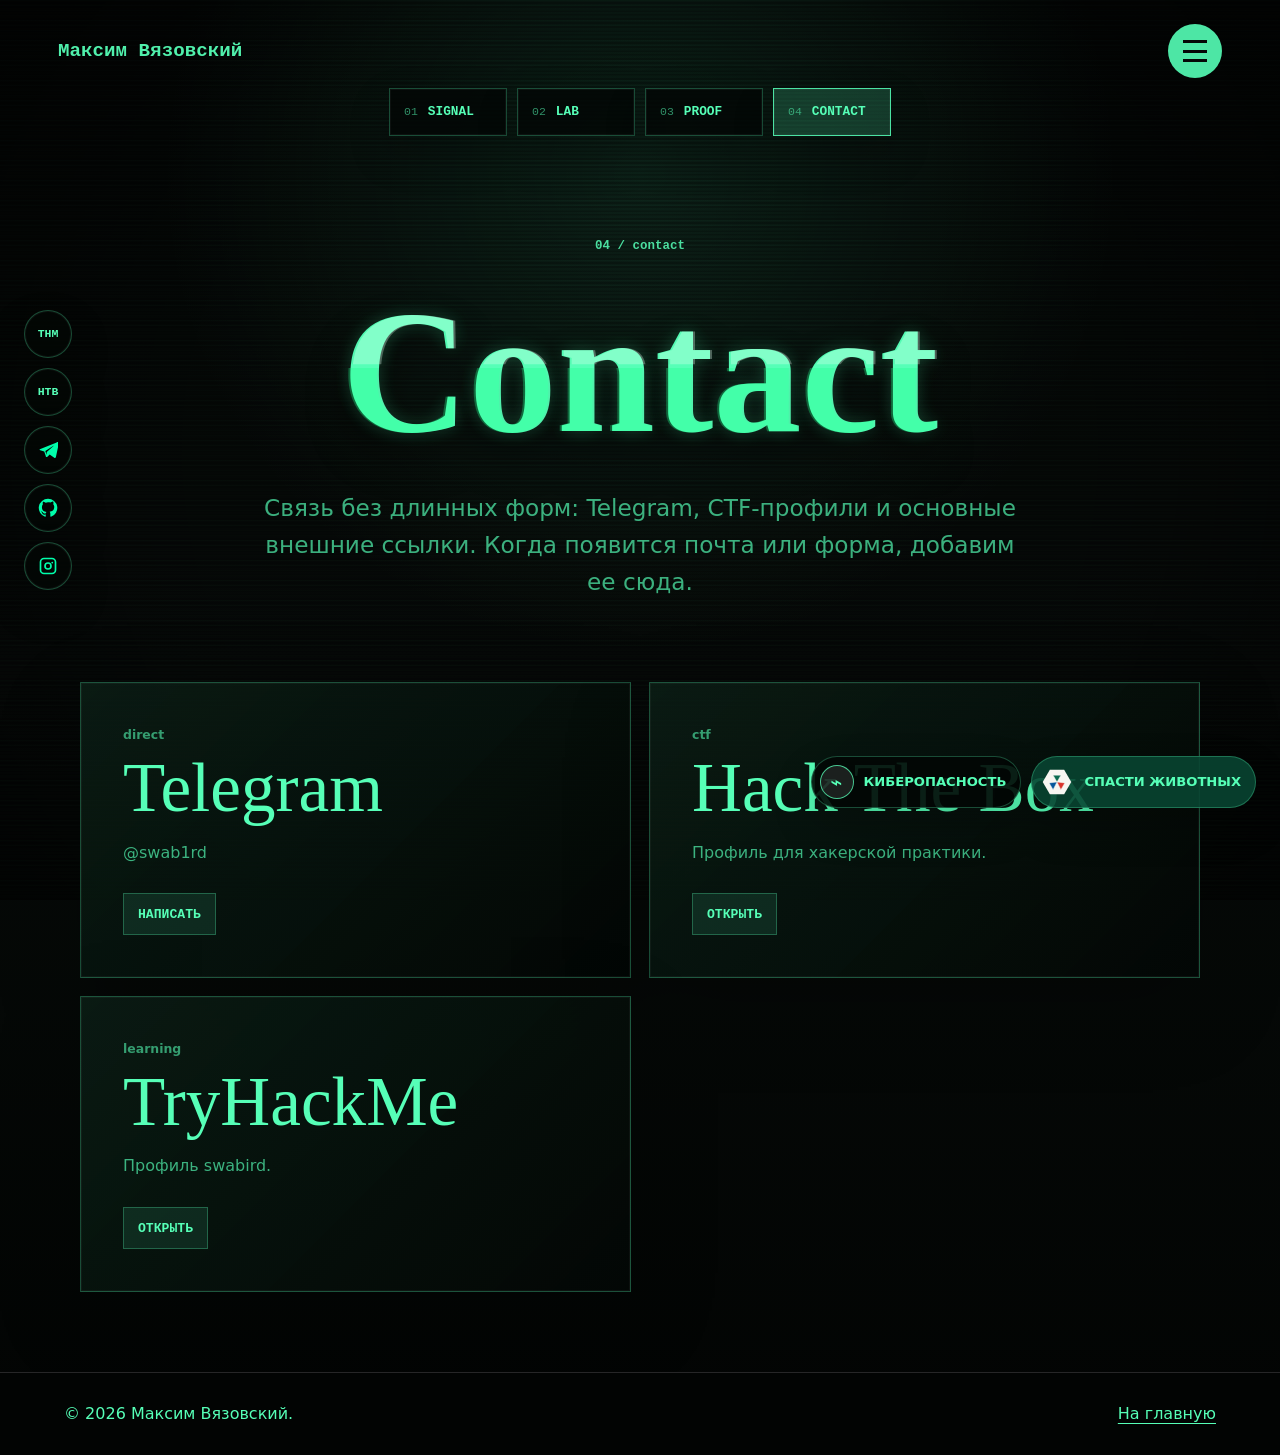
==== commit 214bf71c: "Update social links and add cobalt artwork" ====
--- a/contact.html
+++ b/contact.html
@@ -38,9 +38,7 @@
       <a href="https://profile.hackthebox.com/profile/019d1ac4-aeeb-70f4-bd2c-98cd68e0b892" target="_blank" rel="noopener">HTB</a>
       <a href="https://t.me/swab1rd" target="_blank" rel="noopener"><img src="assets/icons/telegram.svg" alt="" /></a>
       <a href="https://github.com/swabird" target="_blank" rel="noopener" aria-label="GitHub профиль swabird"><img src="assets/icons/github.svg" alt="" /></a>
-      <span class="social-placeholder" aria-label="Instagram ссылка будет добавлена позже" title="Instagram — ссылка будет добавлена позже"><img src="assets/icons/instagram.svg" alt="" /></span>
-      <span class="social-placeholder" aria-label="LinkedIn ссылка будет добавлена позже" title="LinkedIn — ссылка будет добавлена позже"><img src="assets/icons/linkedin.svg" alt="" /></span>
-      <span class="social-placeholder" aria-label="YouTube ссылка будет добавлена позже" title="YouTube — ссылка будет добавлена позже"><img src="assets/icons/youtube.svg" alt="" /></span>
+      <a href="https://www.instagram.com/swab1rd" target="_blank" rel="noopener" aria-label="Instagram swab1rd"><img src="assets/icons/instagram.svg" alt="" /></a>
     </nav>
     <nav class="bottom-dock" aria-label="Быстрые страницы">
       <a href="signal.html"><span>01</span><strong>signal</strong></a>
--- a/styles.css
+++ b/styles.css
@@ -239,8 +239,7 @@
   transform: translateY(-50%);
 }
 
-.social-rail a,
-.social-rail span {
+.social-rail a {
   width: 48px;
   height: 48px;
   display: grid;
@@ -274,16 +273,10 @@
     contrast(104%);
 }
 
-.social-rail a:hover,
-.social-rail span:hover {
+.social-rail a:hover {
   border-color: rgba(86, 255, 183, 0.72);
   background: rgba(86, 255, 183, 0.14);
   color: var(--white);
-}
-
-.social-placeholder {
-  cursor: default;
-  opacity: 0.72;
 }
 
 .bottom-dock {
@@ -620,8 +613,8 @@
 
 .gallery {
   display: grid;
-  grid-template-columns: repeat(4, minmax(0, 1fr));
-  gap: 22px;
+  grid-template-columns: repeat(auto-fit, minmax(240px, 1fr));
+  gap: clamp(22px, 3vw, 34px);
 }
 
 .featured-art {
@@ -646,7 +639,12 @@
   width: 100%;
   display: block;
   aspect-ratio: 16 / 10;
-  object-fit: cover;
+  padding: clamp(10px, 2vw, 18px);
+  border: 1px solid rgba(86, 255, 183, 0.16);
+  background:
+    linear-gradient(135deg, rgba(86, 255, 183, 0.08), rgba(0, 0, 0, 0.42)),
+    #020403;
+  object-fit: contain;
 }
 
 .featured-art h3 {
@@ -665,18 +663,29 @@
   margin: 0;
 }
 
+.gallery figure {
+  padding: 12px;
+  border: 1px solid rgba(86, 255, 183, 0.18);
+  background:
+    linear-gradient(180deg, rgba(86, 255, 183, 0.06), rgba(3, 7, 5, 0.64)),
+    rgba(3, 7, 5, 0.72);
+}
+
 figure img {
   width: 100%;
   display: block;
-  aspect-ratio: 1 / 1;
-  object-fit: cover;
-  background: #020403;
+  aspect-ratio: 4 / 3;
+  padding: 10px;
+  object-fit: contain;
+  background:
+    radial-gradient(circle at 50% 35%, rgba(86, 255, 183, 0.08), transparent 60%),
+    #020403;
 }
 
 .gallery figure:nth-child(1) img,
 .gallery figure:nth-child(5) img,
 .gallery figure:nth-child(8) img {
-  aspect-ratio: 5 / 4;
+  aspect-ratio: 4 / 3;
 }
 
 figcaption {
@@ -1123,7 +1132,12 @@
   width: 100%;
   display: block;
   aspect-ratio: 16 / 10;
-  object-fit: cover;
+  padding: clamp(10px, 2vw, 18px);
+  border: 1px solid rgba(86, 255, 183, 0.16);
+  background:
+    linear-gradient(135deg, rgba(86, 255, 183, 0.08), rgba(0, 0, 0, 0.42)),
+    #020403;
+  object-fit: contain;
 }
 
 .gallery-feature h2 {
@@ -1158,7 +1172,11 @@
   width: 100%;
   display: block;
   aspect-ratio: 16 / 11;
-  object-fit: cover;
+  padding: 12px;
+  object-fit: contain;
+  background:
+    radial-gradient(circle at 50% 35%, rgba(86, 255, 183, 0.08), transparent 60%),
+    #020403;
 }
 
 @media (max-width: 760px) {
@@ -1197,8 +1215,7 @@
     transform: none;
   }
 
-  .social-rail a,
-  .social-rail span {
+  .social-rail a {
     width: 38px;
     height: 38px;
     font-size: 0.62rem;
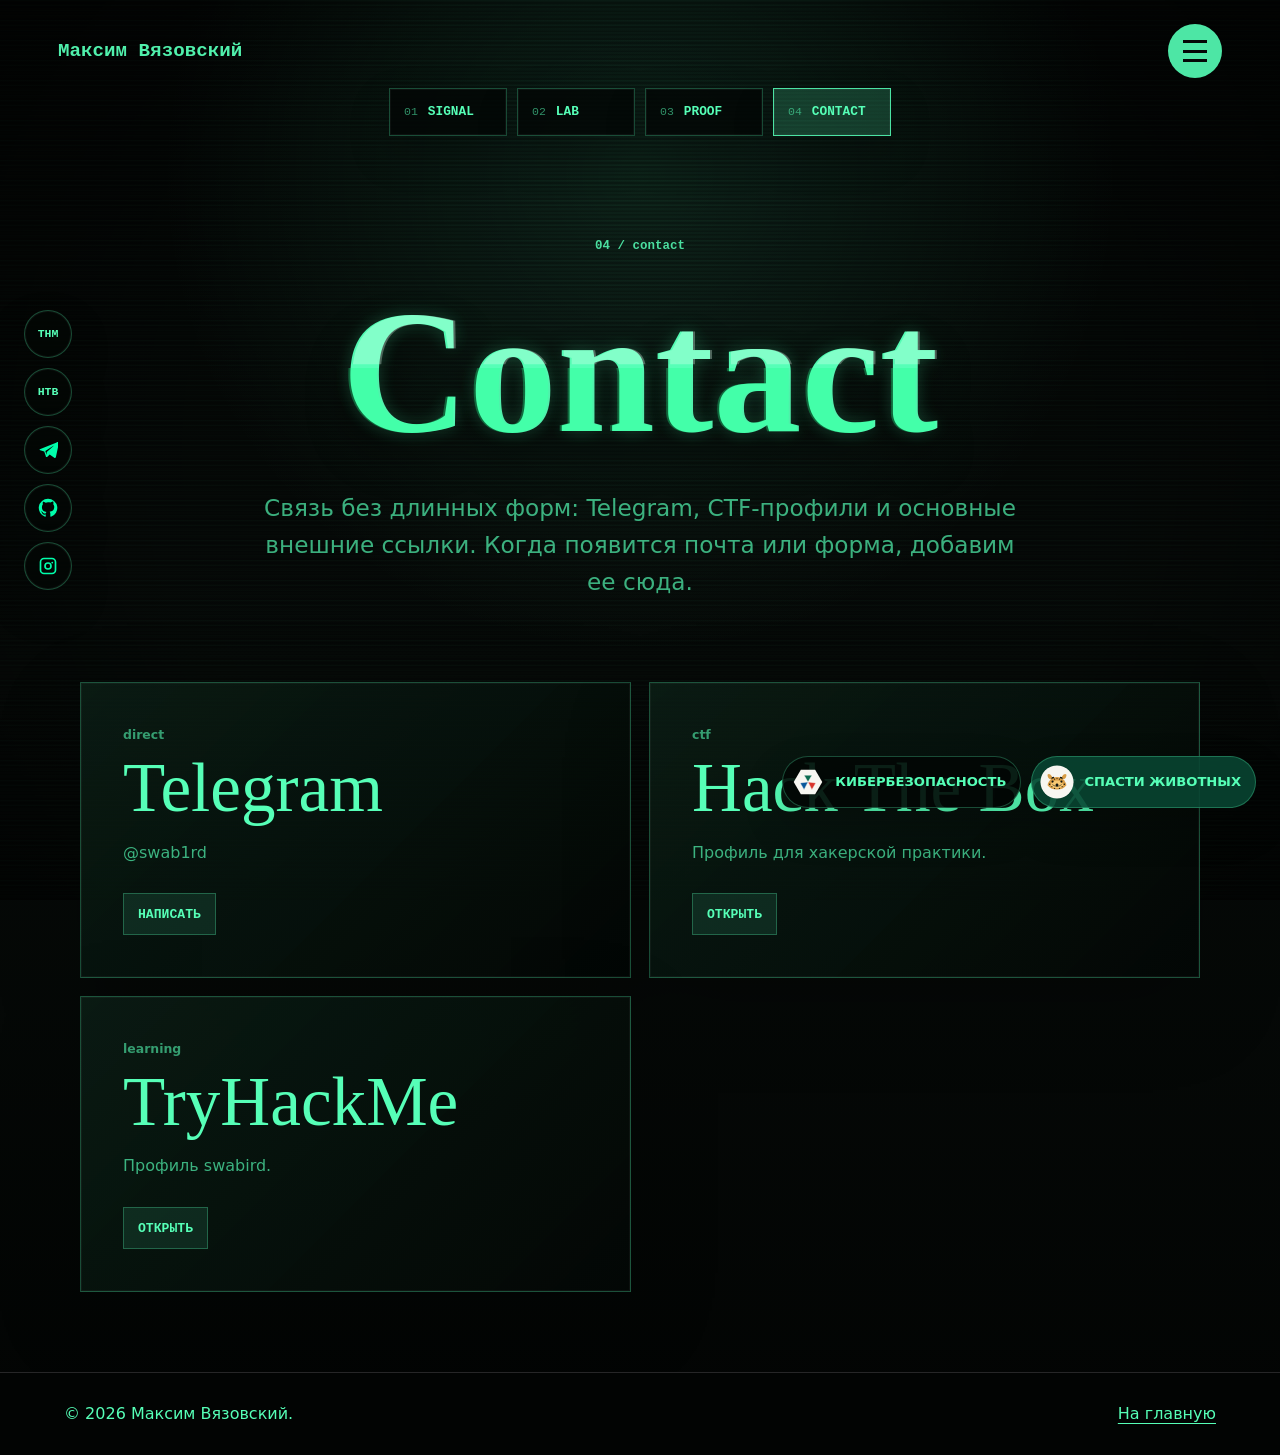
==== commit 8029c9fd: "Update corner links for cybersecurity and animals" ====
--- a/contact.html
+++ b/contact.html
@@ -25,11 +25,11 @@
     </header>
     <div class="corner-links" aria-label="Быстрые ссылки">
       <a class="corner-link cyber-link" href="https://rai-next-nine.vercel.app/" target="_blank" rel="noopener">
-        <span class="corner-icon">⌁</span>
-        <span>Киберопасность</span>
+        <img src="assets/animal-rescue-logo.svg" alt="" />
+        <span>Кибербезопасность</span>
       </a>
-      <a class="corner-link donation-corner" href="https://pay.cloudtips.ru/p/5585456c" target="_blank" rel="noopener">
-        <img src="assets/animal-rescue-logo.svg" alt="" />
+      <a class="corner-link donation-corner" href="https://swabird.github.io/DISAPEARING/?lang=ru" target="_blank" rel="noopener">
+        <img src="assets/leopard-rescue-logo.svg" alt="" />
         <span>Спасти животных</span>
       </a>
     </div>
